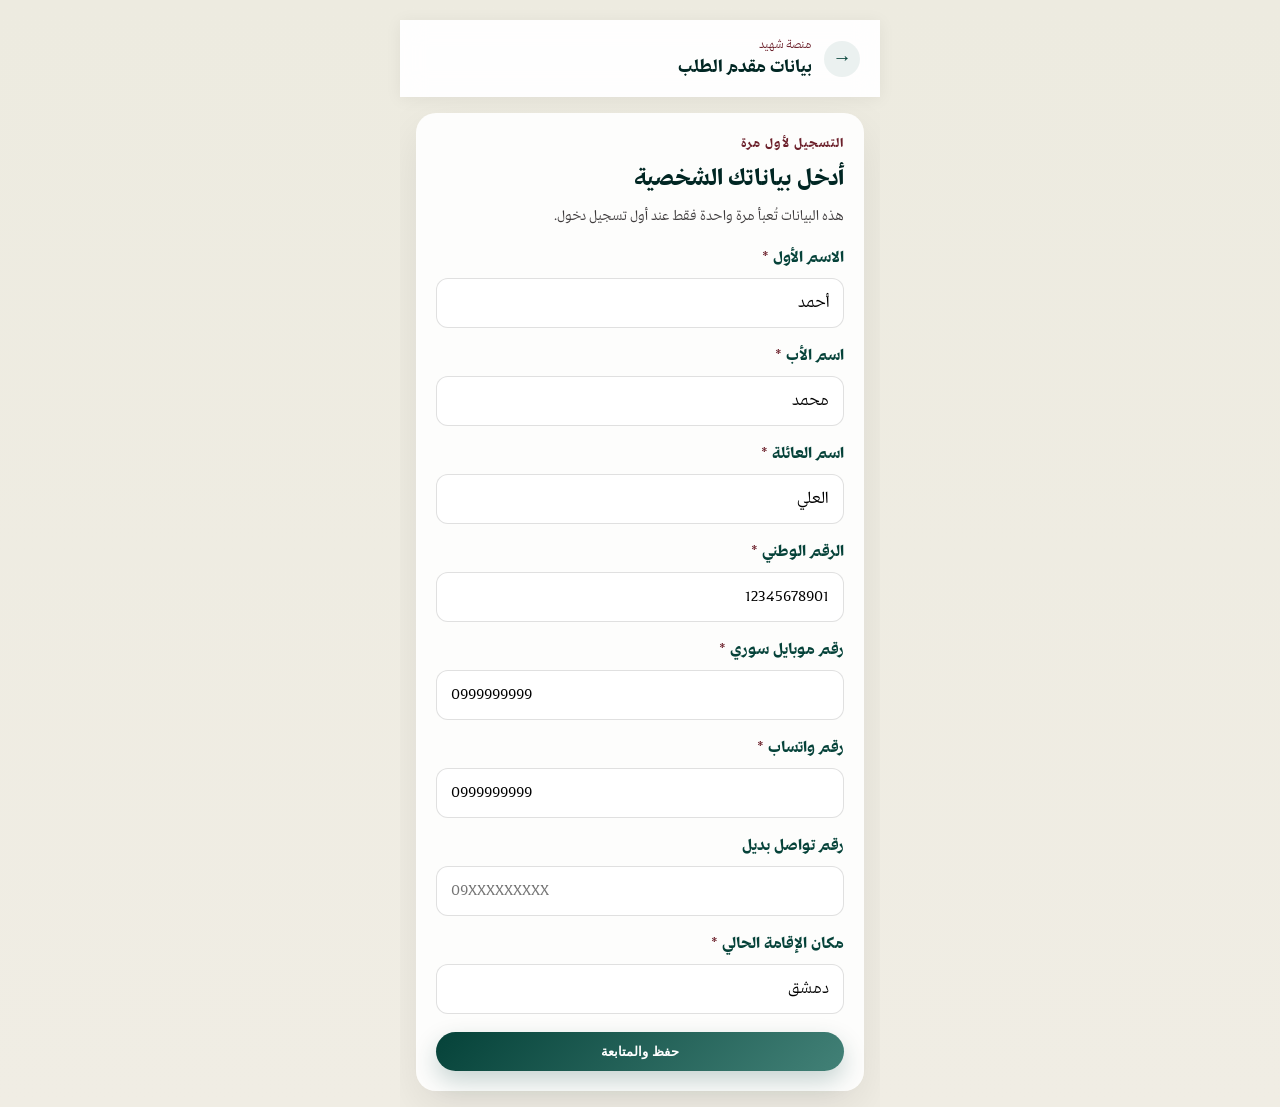
==== applicant.html @ 5a838cb4 "edit and add inputs, and change the split screens" ====
<!DOCTYPE html>
<html lang="ar" dir="rtl">
<head>
  <meta charset="UTF-8" />
  <meta name="viewport" content="width=device-width, initial-scale=1.0, maximum-scale=1.0, user-scalable=no" />
  <title>بيانات مقدم الطلب | منصة شهيد</title>
  <link rel="stylesheet" href="assets/style.css" />
</head>
<body class="app-body">
  <div class="app-shell">
    <header class="app-header">
      <a href="home.html" class="app-back" aria-label="العودة">→</a>
      <div class="app-header-text">
        <p class="brand-tag">منصة شهيد</p>
        <h1>بيانات مقدم الطلب</h1>
      </div>
    </header>

    <main class="app-main">
      <section class="form-card app-card">
        <div class="section-heading">
          <p class="eyebrow">التسجيل لأول مرة</p>
          <h3>أدخل بياناتك الشخصية</h3>
          <p class="section-desc">هذه البيانات تُعبأ مرة واحدة فقط عند أول تسجيل دخول.</p>
        </div>

        <form class="applicant-form" id="applicantForm">
          <datalist id="syria-locations"></datalist>

          <div class="form-grid form-grid-single">
            <label><span>الاسم الأول</span>
              <input type="text" name="firstName" placeholder="الاسم الأول" required data-required-track />
            </label>
            <label><span>اسم الأب</span>
              <input type="text" name="fatherName" placeholder="اسم الأب" required data-required-track />
            </label>
            <label><span>اسم العائلة</span>
              <input type="text" name="familyName" placeholder="اسم العائلة" required data-required-track />
            </label>
            <label><span>الرقم الوطني</span>
              <input type="text" name="nationalId" placeholder="الرقم الوطني" required data-required-track />
            </label>
            <label><span>رقم موبايل سوري</span>
              <input type="tel" name="mobile" placeholder="09XXXXXXXXX" required data-required-track />
            </label>
            <label><span>رقم واتساب</span>
              <input type="tel" name="whatsapp" placeholder="09XXXXXXXXX" required data-required-track />
            </label>
            <label><span>رقم تواصل بديل</span>
              <input type="tel" name="altPhone" placeholder="09XXXXXXXXX" data-required-track />
            </label>
            <label><span>مكان الإقامة الحالي</span>
              <input type="search" name="residence" list="syria-locations" data-syria-search placeholder="المدينة / البلدة / الحي" required data-required-track autocomplete="off" />
            </label>
          </div>

          <div class="form-actions">
            <button type="submit" class="btn btn-primary wide">حفظ والمتابعة</button>
          </div>
        </form>
      </section>
    </main>
  </div>

  <script src="assets/storage.js"></script>
  <script src="assets/syria-locations.js"></script>
  <script src="assets/form-fields.js"></script>
  <script src="assets/form-wizard.js"></script>
  <script>
    const session = requireAuth();

    initSyriaSearch();

    const form = document.getElementById('applicantForm');
    initFormEnhancements(form);
    const mobileInput = form.querySelector('[name="mobile"]');
    if (mobileInput && !mobileInput.value) {
      mobileInput.value = session.phone;
    }

    const existingApplicant = getUser(session.phone)?.applicant;
    if (existingApplicant) {
      fillFormData(form, existingApplicant);
    }

    document.getElementById('applicantForm').addEventListener('submit', (e) => {
      e.preventDefault();
      const form = e.target;
      const applicant = collectFormData(form);
      saveUser(session.phone, { applicant, martyrs: getMartyrs(session.phone) });
      window.location.href = 'home.html';
    });
  </script>
</body>
</html>
---- assets/style.css ----
@font-face {
  font-family: 'Hayyakum Allah';
  src: url('font/HayyakumAllah-Regular.woff2') format('woff2'),
       url('font/HayyakumAllah-Regular.woff') format('woff');
  font-weight: 400;
  font-style: normal;
  font-display: swap;
}

@font-face {
  font-family: 'Hayyakum Allah';
  src: url('font/HayyakumAllah-Bold.woff2') format('woff2'),
       url('font/HayyakumAllah-Bold.woff') format('woff');
  font-weight: 700;
  font-style: normal;
  font-display: swap;
}

:root {
  --forest-1: #002623;
  --forest-2: #054239;
  --forest-3: #428177;
  --wheat-1: #edebe0;
  --wheat-2: #b9a779;
  --wheat-3: #988561;
  --umber-1: #6b1f2a;
  --umber-2: #4a151e;
  --umber-3: #260f14;
  --charcoal-1: #ffffff;
  --charcoal-2: #3d3a3b;
  --charcoal-3: #161616;
}

* {
  box-sizing: border-box;
}

body {
  margin: 0;
  font-family: 'Hayyakum Allah', 'Segoe UI', Tahoma, sans-serif;
  background: linear-gradient(135deg, var(--wheat-1), #f8f6ef);
  color: var(--charcoal-3);
}

img {
  max-width: 100%;
  display: block;
}

.page-shell {
  max-width: 1280px;
  margin: 0 auto;
  padding: 24px;
}

.topbar {
  display: flex;
  justify-content: space-between;
  align-items: center;
  padding: 18px 24px;
  border-radius: 24px;
  background: rgba(255,255,255,0.9);
  backdrop-filter: blur(12px);
  box-shadow: 0 10px 35px rgba(0,0,0,0.08);
  position: sticky;
  top: 0;
  z-index: 20;
}

.page-nav {
  display: flex;
  gap: 10px;
  flex-wrap: wrap;
}

.nav-link {
  text-decoration: none;
  color: var(--forest-2);
  font-weight: 700;
  padding: 8px 12px;
  border-radius: 999px;
  transition: background 0.2s ease;
}

.nav-link:hover,
.nav-link.active {
  background: rgba(66,129,119,0.12);
}

.brand {
  display: flex;
  align-items: center;
  gap: 14px;
}

.brand-logo {
  width: 64px;
  height: 64px;
}

.brand h1 {
  margin: 0;
  color: var(--forest-1);
  font-size: 1.4rem;
}

.brand-tag {
  margin: 0 0 2px;
  color: var(--umber-1);
  font-size: 0.9rem;
}

.btn {
  display: inline-flex;
  justify-content: center;
  align-items: center;
  border: none;
  border-radius: 999px;
  padding: 12px 20px;
  text-decoration: none;
  font-weight: 700;
  cursor: pointer;
  transition: transform 0.2s ease, box-shadow 0.2s ease;
}

.btn:hover {
  transform: translateY(-2px);
}

.btn-primary {
  background: linear-gradient(135deg, var(--forest-2), var(--forest-3));
  color: white;
  box-shadow: 0 10px 24px rgba(5,66,57,0.22);
}

.btn-secondary {
  background: var(--wheat-1);
  color: var(--forest-1);
}

.hero {
  display: grid;
  grid-template-columns: 1.15fr 0.85fr;
  gap: 28px;
  margin-top: 24px;
  align-items: center;
}

.hero-copy,
.hero-card,
.info-card,
.identity-card,
.timeline-step {
  background: rgba(255,255,255,0.9);
  box-shadow: 0 16px 45px rgba(0,0,0,0.08);
  border-radius: 24px;
}

.hero-copy {
  padding: 32px;
}

.hero-copy h2 {
  font-size: clamp(1.8rem, 2.6vw, 2.6rem);
  color: var(--forest-1);
  margin: 8px 0 14px;
  line-height: 1.45;
}

.hero-text,
.info-card p,
.identity-card p,
.timeline-step p,
.otp-notice {
  color: var(--charcoal-2);
  line-height: 1.8;
}

.eyebrow {
  margin: 0;
  color: var(--umber-1);
  font-weight: 700;
  letter-spacing: 0.08em;
  text-transform: uppercase;
  font-size: 0.82rem;
}

.hero-actions {
  display: flex;
  gap: 12px;
  flex-wrap: wrap;
  margin-top: 20px;
}

.hero-points {
  list-style: none;
  padding: 0;
  margin: 20px 0 0;
  display: grid;
  gap: 10px;
}

.hero-points li {
  background: rgba(66,129,119,0.12);
  padding: 10px 14px;
  border-radius: 12px;
  color: var(--forest-2);
}

.hero-card,
.auth-card,
.form-card,
.status-card {
  padding: 24px;
  background: rgba(255,255,255,0.9);
  box-shadow: 0 16px 45px rgba(0,0,0,0.08);
  border-radius: 24px;
}

.page-center {
  display: flex;
  justify-content: center;
  align-items: center;
  min-height: 70vh;
  margin-top: 24px;
}

.form-grid {
  display: grid;
  grid-template-columns: repeat(2, minmax(0, 1fr));
  gap: 16px;
}

.form-grid label {
  display: grid;
  gap: 8px;
  font-weight: 700;
  color: var(--forest-2);
}

.form-section {
  margin-top: 20px;
  padding-top: 16px;
  border-top: 1px solid rgba(0,0,0,0.08);
}

.form-section h4 {
  color: var(--forest-1);
  margin-bottom: 12px;
}

.witness-stack {
  display: grid;
  gap: 16px;
}

.witness-card {
  background: rgba(66,129,119,0.05);
  border: 1px solid rgba(66,129,119,0.12);
  border-radius: 18px;
  padding: 18px;
}

.witness-card h5 {
  margin: 0 0 12px;
  color: var(--forest-2);
}

.step-indicator {
  display: flex;
  gap: 8px;
  flex-wrap: wrap;
  margin-bottom: 18px;
}

.step-indicator span {
  padding: 8px 12px;
  border-radius: 999px;
  background: rgba(66,129,119,0.08);
  color: var(--forest-2);
  font-size: 0.95rem;
  transition: all 0.2s ease;
}

.step-indicator span.active {
  background: linear-gradient(135deg, var(--forest-2), var(--forest-3));
  color: white;
}

.form-section {
  display: none;
}

.form-section.active {
  display: block;
}

.form-actions {
  display: flex;
  gap: 12px;
  flex-wrap: wrap;
  margin-top: 18px;
}

.req-mark {
  color: var(--umber-1);
  font-weight: 700;
}

.field-hint {
  display: block;
  margin-top: 6px;
  font-size: 0.82rem;
  font-weight: 500;
  line-height: 1.6;
  color: var(--charcoal-2);
}

.other-field {
  margin-top: 8px;
}

.documents-stack {
  display: grid;
  gap: 12px;
}

.document-row {
  display: grid;
  gap: 12px;
  padding: 16px;
  border: 1px solid rgba(66,129,119,0.15);
  border-radius: 16px;
  background: rgba(255,255,255,0.65);
}

.btn-add-row {
  width: 100%;
  margin-top: 4px;
}

.form-note-field {
  display: grid;
  gap: 8px;
  margin-top: 16px;
  font-weight: 700;
  color: var(--forest-2);
}

.hidden {
  display: none;
}

.status-box {
  background: rgba(66,129,119,0.08);
  padding: 18px;
  border-radius: 16px;
  line-height: 1.8;
  color: var(--charcoal-2);
}

.card-top {
  display: flex;
  align-items: center;
  gap: 12px;
  margin-bottom: 16px;
}

.flag {
  width: 48px;
  height: 48px;
}

.card-label {
  margin: 0;
  color: var(--umber-1);
  font-size: 0.82rem;
}

.hero-card h3 {
  margin: 4px 0 0;
  color: var(--forest-1);
}

.phone-form,
.otp-box {
  display: grid;
  gap: 10px;
}

input,
select,
textarea {
  border: 1px solid rgba(0,0,0,0.12);
  border-radius: 12px;
  padding: 12px 14px;
  font-size: 1rem;
  font-family: inherit;
  background-color: white;
}

input:focus,
select:focus,
textarea:focus {
  outline: 2px solid rgba(66,129,119,0.2);
  border-color: var(--forest-3);
}

textarea {
  min-height: 100px;
  resize: vertical;
}

.martyr-stack {
  display: grid;
  gap: 14px;
  margin-top: 16px;
}

.martyr-card {
  background: rgba(66,129,119,0.05);
  border: 1px solid rgba(66,129,119,0.12);
  border-radius: 18px;
  padding: 18px;
}

.wide {
  width: 100%;
}

.otp-box {
  margin-top: 14px;
  padding-top: 14px;
  border-top: 1px solid rgba(0,0,0,0.08);
}

.section {
  margin-top: 28px;
  padding: 28px;
  background: rgba(255,255,255,0.75);
  border-radius: 24px;
}

.section-heading {
  margin-bottom: 18px;
}

.section-heading h3 {
  margin: 6px 0 0;
  color: var(--forest-1);
  font-size: 1.5rem;
}

.cards-grid,
.identity-grid,
.analysis-grid,
.visual-grid {
  display: grid;
  gap: 16px;
  grid-template-columns: repeat(3, minmax(0, 1fr));
}

.proposal-badges {
  display: flex;
  flex-wrap: wrap;
  gap: 8px;
  margin: 14px 0 10px;
}

.proposal-badges span {
  padding: 8px 12px;
  border-radius: 999px;
  background: rgba(66,129,119,0.12);
  color: var(--forest-2);
  font-weight: 700;
}

.phase-grid {
  display: grid;
  grid-template-columns: repeat(3, minmax(0, 1fr));
  gap: 16px;
}

.phase-card,
.question-card {
  padding: 18px;
  border-radius: 18px;
  background: rgba(255,255,255,0.9);
  box-shadow: 0 12px 30px rgba(0,0,0,0.06);
}

.phase-card h4,
.question-card h4 {
  margin-top: 0;
  color: var(--forest-2);
}

.question-list {
  display: grid;
  gap: 12px;
}

.info-card,
.identity-card {
  padding: 20px;
}

.requirements-list {
  padding-right: 18px;
  margin: 0;
  color: var(--charcoal-2);
  line-height: 1.8;
}

.requirements-list li {
  margin-bottom: 8px;
}

.info-card h4,
.identity-card h4,
.timeline-step h4 {
  margin-top: 0;
  color: var(--forest-2);
}

.timeline {
  display: grid;
  grid-template-columns: repeat(4, minmax(0, 1fr));
  gap: 16px;
}

.timeline-step {
  padding: 20px;
}

.timeline-step span {
  display: inline-flex;
  width: 38px;
  height: 38px;
  justify-content: center;
  align-items: center;
  border-radius: 50%;
  background: linear-gradient(135deg, var(--forest-2), var(--forest-3));
  color: white;
  font-weight: 700;
  margin-bottom: 10px;
}

.palette {
  display: flex;
  gap: 10px;
  flex-wrap: wrap;
}

.palette span {
  width: 42px;
  height: 42px;
  border-radius: 50%;
  border: 2px solid rgba(0,0,0,0.08);
}

@media (max-width: 980px) {
  .hero,
  .timeline,
  .cards-grid,
  .identity-grid,
  .analysis-grid,
  .visual-grid,
  .phase-grid,
  .form-grid {
    grid-template-columns: 1fr;
  }
}

.slides-shell {
  min-height: calc(100vh - 190px);
  display: flex;
  align-items: center;
  justify-content: center;
  padding: 20px 0 40px;
}

.slide {
  display: none;
  width: min(100%, 980px);
  background: rgba(255,255,255,0.96);
  border: 1px solid rgba(5,66,57,0.12);
  border-radius: 28px;
  padding: 42px;
  box-shadow: 0 18px 50px rgba(0,0,0,0.12);
}

.slide.active {
  display: block;
}

.slide-content {
  display: flex;
  flex-direction: column;
  gap: 16px;
}

.slide h2,
.slide h3 {
  margin: 0;
  color: var(--forest-1);
  font-size: clamp(1.7rem, 2.6vw, 2.4rem);
}

.slide-lead {
  font-size: 1.05rem;
  color: var(--charcoal-2);
  max-width: 720px;
}

.slide-bullets {
  display: flex;
  flex-wrap: wrap;
  gap: 10px;
  margin-top: 6px;
}

.slide-bullets span,
.flow-step {
  background: linear-gradient(135deg, var(--forest-2), var(--forest-3));
  color: white;
  padding: 10px 14px;
  border-radius: 999px;
  font-weight: 700;
}

.slide-grid {
  display: grid;
  grid-template-columns: repeat(3, minmax(0, 1fr));
  gap: 16px;
  margin-top: 6px;
}

.slide-card {
  background: var(--wheat-1);
  padding: 18px;
  border-radius: 18px;
  border: 1px solid rgba(5,66,57,0.1);
}

.slide-card h4 {
  margin-top: 0;
  color: var(--umber-1);
}

.slide-flow {
  display: flex;
  flex-wrap: wrap;
  gap: 12px;
  margin-top: 8px;
}

.slide-nav {
  display: flex;
  justify-content: center;
  align-items: center;
  flex-wrap: wrap;
  gap: 14px;
  margin: 0 auto 24px;
  width: min(100%, 980px);
  padding: 12px 16px;
  border-radius: 999px;
  background: rgba(255,255,255,0.92);
  box-shadow: 0 12px 30px rgba(0,0,0,0.08);
}

.nav-btn {
  border: none;
  border-radius: 999px;
  background: var(--forest-2);
  color: white;
  padding: 10px 16px;
  font-weight: 700;
  cursor: pointer;
}

.nav-btn:hover {
  background: var(--umber-1);
}

@media (max-width: 720px) {
  .topbar {
    flex-direction: column;
    align-items: flex-start;
    gap: 12px;
  }

  .page-nav {
    width: 100%;
  }

  .slide {
    padding: 24px;
  }

  .slide-grid {
    grid-template-columns: 1fr;
  }
}

@media (max-width: 720px) {
  .page-shell {
    padding: 14px;
  }

  .topbar {
    flex-direction: column;
    align-items: flex-start;
    gap: 12px;
  }

  .hero-copy,
  .hero-card,
  .section {
    padding: 18px;
  }
}

/* ===== Mobile App Layout ===== */

.app-body {
  background: linear-gradient(180deg, var(--wheat-1) 0%, #f0ede4 100%);
  min-height: 100vh;
  min-height: 100dvh;
}

.app-shell {
  max-width: 480px;
  margin: 0 auto;
  min-height: 100vh;
  min-height: 100dvh;
  display: flex;
  flex-direction: column;
  padding: 0;
}

/* ===== Complaints ===== */

.complaints-list {
  display: grid;
  gap: 12px;
  margin-bottom: 20px;
}

.complaint-list-card,
.complaint-list-button {
  display: block;
  width: 100%;
  text-align: right;
  text-decoration: none;
  color: inherit;
  padding: 16px;
  border-radius: 16px;
  background: rgba(255,255,255,0.92);
  border: 1px solid rgba(66,129,119,0.15);
  transition: border-color 0.2s ease, box-shadow 0.2s ease;
}

.complaint-list-button {
  cursor: pointer;
  font-family: inherit;
}

.complaint-list-card:hover,
.complaint-list-button:hover,
.complaint-list-button.active {
  border-color: rgba(66,129,119,0.35);
  box-shadow: 0 8px 24px rgba(66,129,119,0.08);
}

.complaint-list-head {
  display: flex;
  align-items: center;
  justify-content: space-between;
  gap: 12px;
  margin-bottom: 8px;
}

.complaint-list-preview,
.complaint-list-meta {
  margin: 0 0 6px;
  color: var(--charcoal-2);
  font-size: 0.88rem;
  line-height: 1.6;
}

.complaint-list-time {
  display: block;
  font-size: 0.78rem;
  color: var(--charcoal-2);
  opacity: 0.8;
}

.complaint-status {
  display: inline-block;
  padding: 4px 10px;
  border-radius: 999px;
  font-size: 0.72rem;
  font-weight: 700;
  white-space: nowrap;
}

.complaint-status.status-open {
  background: rgba(185,167,121,0.22);
  color: var(--wheat-3);
}

.complaint-status.status-resolved {
  background: rgba(66,129,119,0.15);
  color: var(--forest-2);
}

.complaint-status.status-rejected {
  background: rgba(107,31,42,0.12);
  color: var(--umber-1);
}

.complaint-detail-head {
  margin-bottom: 16px;
}

.reply-thread {
  display: grid;
  gap: 12px;
}

.reply-card {
  padding: 14px 16px;
  border-radius: 16px;
  border: 1px solid rgba(0,0,0,0.06);
}

.reply-applicant {
  background: rgba(66,129,119,0.08);
  border-color: rgba(66,129,119,0.14);
}

.reply-admin {
  background: rgba(237,235,224,0.85);
  border-color: rgba(185,167,121,0.25);
}

.reply-card-head {
  display: flex;
  align-items: center;
  justify-content: space-between;
  gap: 10px;
  margin-bottom: 8px;
}

.reply-card-head strong {
  color: var(--forest-1);
  font-size: 0.88rem;
}

.reply-card-head time,
.reply-attachment {
  font-size: 0.78rem;
  color: var(--charcoal-2);
}

.reply-body {
  margin: 0;
  line-height: 1.7;
  color: var(--charcoal-1);
  white-space: pre-wrap;
}

.complaint-closed-banner {
  margin-top: 16px;
  padding: 16px;
  border-radius: 16px;
  font-weight: 700;
  text-align: center;
}

.complaint-closed-banner.banner-resolved {
  background: rgba(66,129,119,0.12);
  color: var(--forest-2);
}

.complaint-closed-banner.banner-rejected {
  background: rgba(107,31,42,0.1);
  color: var(--umber-1);
}

.admin-close-actions {
  display: grid;
  grid-template-columns: 1fr;
  gap: 10px;
}

.admin-shell {
  max-width: 720px;
}

.admin-thread-wrap {
  margin: 16px 0;
}

.btn-danger {
  background: var(--umber-1);
  color: white;
  border: none;
}

.btn-danger:hover {
  background: #541821;
}

@media (min-width: 640px) {
  .admin-close-actions {
    grid-template-columns: repeat(3, minmax(0, 1fr));
  }
}

.demo-admin-link a {
  color: var(--forest-2);
  font-weight: 700;
}

.has-tabbar .app-main {
  padding-bottom: 96px;
}

.app-tabbar {
  position: fixed;
  bottom: 0;
  left: 50%;
  transform: translateX(-50%);
  width: 100%;
  max-width: 480px;
  display: flex;
  background: rgba(255,255,255,0.98);
  backdrop-filter: blur(12px);
  border-top: 1px solid rgba(66,129,119,0.12);
  box-shadow: 0 -4px 20px rgba(0,0,0,0.06);
  z-index: 40;
  padding: 8px 12px calc(8px + env(safe-area-inset-bottom, 0px));
}

.app-tab {
  flex: 1;
  display: flex;
  flex-direction: column;
  align-items: center;
  gap: 3px;
  text-decoration: none;
  color: var(--charcoal-2);
  font-size: 0.68rem;
  font-weight: 700;
  padding: 8px 2px;
  border-radius: 12px;
  transition: background 0.2s ease, color 0.2s ease;
}

.app-tab.active {
  color: var(--forest-2);
  background: rgba(66,129,119,0.1);
}

.app-tab-icon {
  font-size: 1.25rem;
  line-height: 1;
}

.app-tab-icon-wrap {
  position: relative;
  display: inline-flex;
}

.app-tab-badge {
  position: absolute;
  top: -4px;
  left: -6px;
  min-width: 16px;
  height: 16px;
  padding: 0 4px;
  border-radius: 999px;
  background: var(--umber-1);
  color: white;
  font-size: 0.62rem;
  font-weight: 700;
  line-height: 16px;
  text-align: center;
}

.notifications-heading {
  margin-bottom: 16px;
}

.notifications-list {
  display: grid;
  gap: 12px;
}

.notification-card {
  width: 100%;
  text-align: right;
  border: 1px solid rgba(66,129,119,0.15);
  border-radius: 18px;
  background: rgba(255,255,255,0.92);
  padding: 16px;
  cursor: pointer;
  font-family: inherit;
  transition: border-color 0.2s ease, box-shadow 0.2s ease;
}

.notification-card.unread {
  border-color: rgba(66,129,119,0.35);
  box-shadow: 0 8px 24px rgba(66,129,119,0.08);
  background: rgba(66,129,119,0.04);
}

.notification-card-top {
  display: flex;
  align-items: flex-start;
  gap: 12px;
  margin-bottom: 10px;
}

.notification-type {
  font-size: 1.4rem;
  line-height: 1;
  flex-shrink: 0;
}

.notification-head {
  flex: 1;
  min-width: 0;
}

.notification-head h4 {
  margin: 4px 0 0;
  color: var(--forest-1);
  font-size: 0.98rem;
}

.notification-tag {
  display: inline-block;
  padding: 2px 8px;
  border-radius: 999px;
  background: rgba(66,129,119,0.12);
  color: var(--forest-2);
  font-size: 0.72rem;
  font-weight: 700;
}

.notification-unread-dot {
  width: 10px;
  height: 10px;
  border-radius: 50%;
  background: var(--umber-1);
  flex-shrink: 0;
  margin-top: 6px;
}

.notification-body {
  margin: 0 0 10px;
  color: var(--charcoal-2);
  font-size: 0.9rem;
  line-height: 1.7;
}

.notification-time {
  display: block;
  color: var(--charcoal-2);
  font-size: 0.78rem;
  opacity: 0.8;
}

.app-shortcuts {
  display: grid;
  grid-template-columns: 1fr 1fr;
  gap: 12px;
  margin-bottom: 20px;
}

.shortcut-card {
  display: flex;
  flex-direction: column;
  align-items: center;
  justify-content: center;
  gap: 8px;
  min-height: 96px;
  padding: 14px 10px;
  background: rgba(66,129,119,0.08);
  border-radius: 16px;
  text-decoration: none;
  color: var(--forest-1);
  font-weight: 700;
  font-size: 0.85rem;
  text-align: center;
  transition: background 0.2s ease;
}

.shortcut-card:hover {
  background: rgba(66,129,119,0.14);
}

.shortcut-icon {
  font-size: 1.6rem;
  line-height: 1;
}

.nav-btn-link {
  display: inline-flex;
  align-items: center;
  justify-content: center;
  border-radius: 999px;
  background: var(--umber-1);
  color: white;
  padding: 10px 18px;
  font-weight: 700;
  text-decoration: none;
  white-space: nowrap;
}

.nav-btn-link:hover {
  background: var(--forest-1);
}

.app-header {
  display: flex;
  align-items: center;
  gap: 12px;
  padding: 16px 20px;
  background: rgba(255,255,255,0.95);
  backdrop-filter: blur(12px);
  box-shadow: 0 2px 16px rgba(0,0,0,0.06);
  position: sticky;
  top: 0;
  z-index: 30;
}

.app-logo {
  width: 44px;
  height: 44px;
  flex-shrink: 0;
}

.app-header-text {
  flex: 1;
  min-width: 0;
}

.app-header-text h1 {
  margin: 0;
  font-size: 1.1rem;
  color: var(--forest-1);
  white-space: nowrap;
  overflow: hidden;
  text-overflow: ellipsis;
}

.app-header-text .brand-tag {
  margin: 0;
  font-size: 0.75rem;
}

.app-back {
  display: flex;
  align-items: center;
  justify-content: center;
  width: 36px;
  height: 36px;
  border-radius: 50%;
  background: rgba(66,129,119,0.1);
  color: var(--forest-2);
  text-decoration: none;
  font-size: 1.2rem;
  font-weight: 700;
  flex-shrink: 0;
}

.btn-logout {
  border: none;
  background: rgba(107,31,42,0.08);
  color: var(--umber-1);
  padding: 6px 12px;
  border-radius: 999px;
  font-size: 0.8rem;
  font-weight: 700;
  cursor: pointer;
  font-family: inherit;
  flex-shrink: 0;
}

.app-main {
  flex: 1;
  padding: 16px;
  overflow-y: auto;
}

.app-card {
  border-radius: 20px;
  padding: 20px;
  margin: 0;
}

.form-grid-single {
  grid-template-columns: 1fr;
}

.section-desc {
  color: var(--charcoal-2);
  font-size: 0.9rem;
  margin: 8px 0 0;
  line-height: 1.6;
}

/* ===== Step Track with Arrows ===== */

.step-track {
  display: flex;
  align-items: center;
  justify-content: center;
  gap: 0;
  margin-bottom: 12px;
  overflow-x: auto;
  padding: 8px 0;
  -webkit-overflow-scrolling: touch;
}

.step-dot {
  display: flex;
  flex-direction: column;
  align-items: center;
  gap: 4px;
  border: none;
  background: none;
  cursor: pointer;
  padding: 4px;
  min-width: 52px;
  font-family: inherit;
  transition: transform 0.15s ease;
}

.step-dot:active {
  transform: scale(0.95);
}

.step-num {
  display: flex;
  align-items: center;
  justify-content: center;
  width: 32px;
  height: 32px;
  border-radius: 50%;
  font-weight: 700;
  font-size: 0.85rem;
  transition: all 0.2s ease;
}

.step-label {
  font-size: 0.65rem;
  font-weight: 700;
  color: var(--charcoal-2);
  white-space: nowrap;
}

.step-dot.incomplete .step-num {
  background: rgba(0,0,0,0.08);
  color: var(--charcoal-2);
  border: 2px solid rgba(0,0,0,0.12);
}

.step-dot.active .step-num {
  background: linear-gradient(135deg, var(--forest-2), var(--forest-3));
  color: white;
  box-shadow: 0 4px 12px rgba(5,66,57,0.3);
  transform: scale(1.1);
}

.step-dot.active .step-label {
  color: var(--forest-1);
}

.step-dot.completed .step-num {
  background: var(--forest-3);
  color: white;
  border: 2px solid var(--forest-2);
}

.step-dot.completed .step-label {
  color: var(--forest-2);
}

.step-arrow {
  color: rgba(0,0,0,0.2);
  font-size: 0.75rem;
  padding: 0 2px;
  flex-shrink: 0;
  transition: color 0.2s ease;
}

.step-arrow.completed {
  color: var(--forest-3);
}

.step-legend {
  display: flex;
  justify-content: center;
  gap: 16px;
  margin: 0 0 16px;
  font-size: 0.75rem;
  color: var(--charcoal-2);
}

.legend-item {
  display: flex;
  align-items: center;
  gap: 4px;
}

.legend-dot {
  width: 10px;
  height: 10px;
  border-radius: 50%;
}

.legend-dot.completed {
  background: var(--forest-3);
}

.legend-dot.active {
  background: linear-gradient(135deg, var(--forest-2), var(--forest-3));
}

.legend-dot.incomplete {
  background: rgba(0,0,0,0.12);
  border: 1px solid rgba(0,0,0,0.15);
}

/* ===== Form Navigation Arrows ===== */

.form-actions-nav {
  display: flex;
  align-items: center;
  gap: 12px;
  margin-top: 20px;
}

.btn-nav-arrow {
  width: 48px;
  height: 48px;
  border-radius: 50%;
  border: 2px solid var(--forest-3);
  background: white;
  color: var(--forest-2);
  font-size: 1.3rem;
  font-weight: 700;
  cursor: pointer;
  display: flex;
  align-items: center;
  justify-content: center;
  flex-shrink: 0;
  transition: all 0.2s ease;
  font-family: inherit;
}

.btn-nav-arrow:disabled {
  opacity: 0.3;
  cursor: not-allowed;
}

.btn-nav-arrow:not(:disabled):hover {
  background: var(--forest-2);
  color: white;
}

.form-actions-nav .btn-primary {
  flex: 1;
}

/* ===== Martyrs List ===== */

.martyrs-list {
  display: grid;
  gap: 12px;
  margin-bottom: 16px;
}

.martyr-list-card {
  display: flex;
  align-items: center;
  justify-content: space-between;
  gap: 12px;
  padding: 16px;
  background: rgba(66,129,119,0.06);
  border: 1px solid rgba(66,129,119,0.15);
  border-radius: 16px;
}

.martyr-list-actions {
  display: flex;
  flex-direction: column;
  gap: 8px;
  flex-shrink: 0;
}

.martyr-list-info h4 {
  margin: 0 0 4px;
  color: var(--forest-1);
  font-size: 1rem;
}

.martyr-meta {
  margin: 0 0 6px;
  font-size: 0.85rem;
  color: var(--charcoal-2);
}

.status-badge {
  display: inline-block;
  padding: 3px 10px;
  border-radius: 999px;
  font-size: 0.75rem;
  font-weight: 700;
}

.status-draft {
  background: rgba(185,167,121,0.2);
  color: var(--wheat-3);
}

.status-submitted {
  background: rgba(66,129,119,0.15);
  color: var(--forest-2);
}

.status-approved {
  background: rgba(66,129,119,0.25);
  color: var(--forest-1);
}

.status-rejected {
  background: rgba(107,31,42,0.12);
  color: var(--umber-1);
}

.btn-sm {
  padding: 8px 14px;
  font-size: 0.85rem;
  white-space: nowrap;
}

.empty-state {
  text-align: center;
  padding: 32px 16px;
  color: var(--charcoal-2);
}

.empty-icon {
  font-size: 2.5rem;
  margin-bottom: 12px;
}

.home-actions {
  margin-top: 8px;
}

@media (min-width: 481px) {
  .app-shell {
    padding-top: 20px;
  }
}
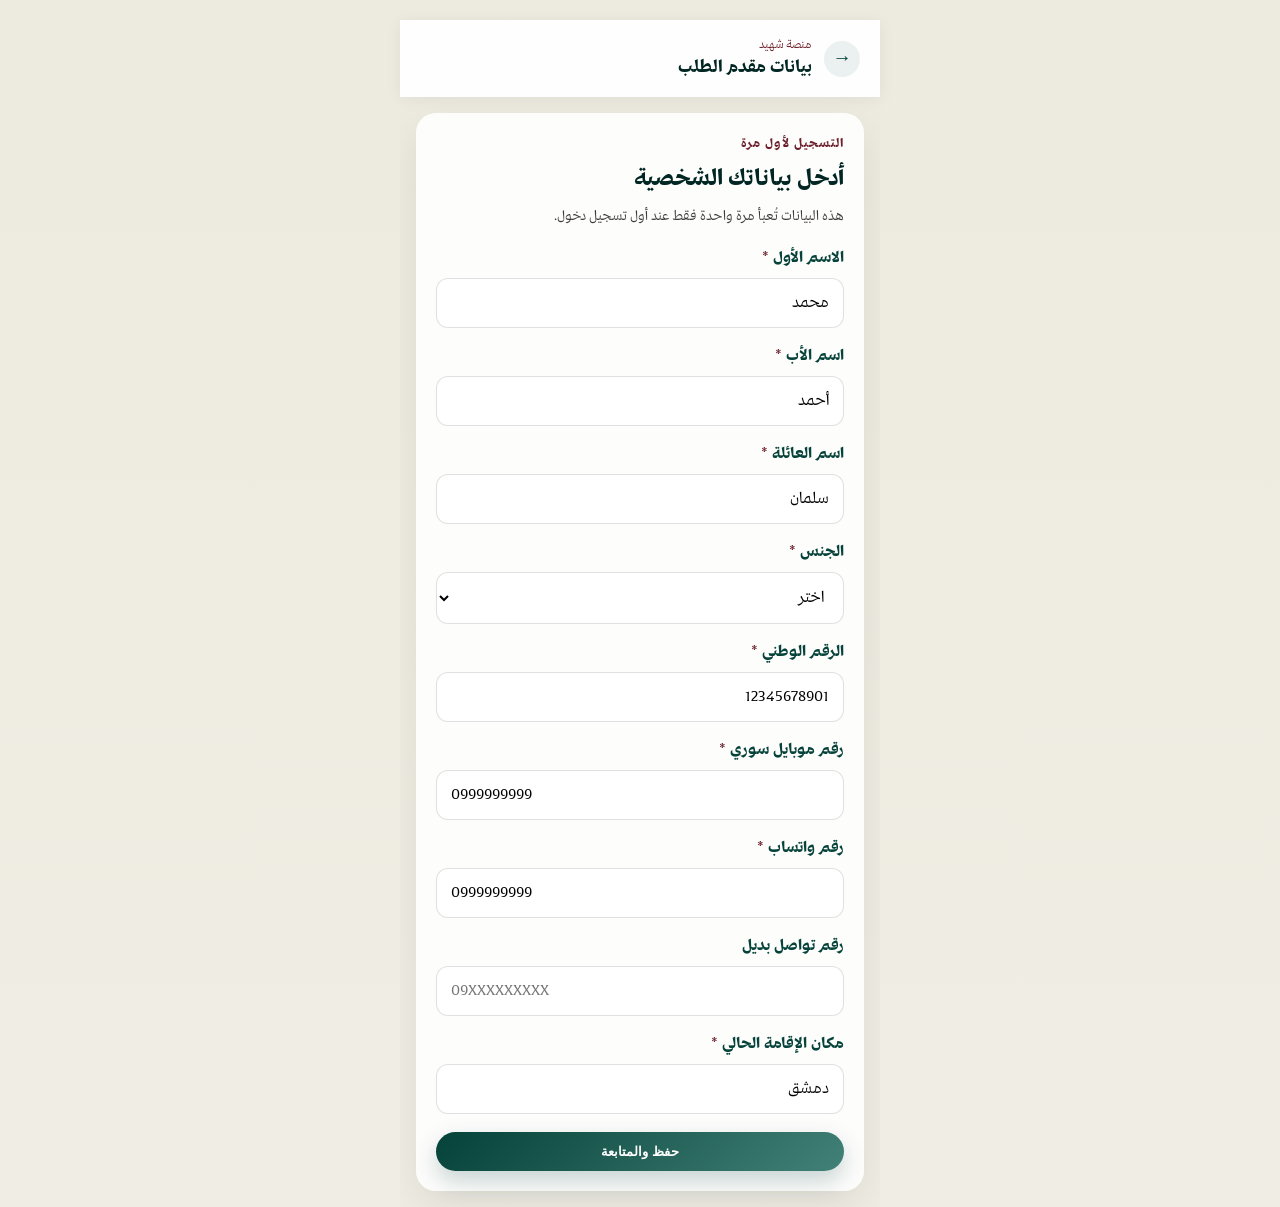
==== commit daff354b: "add male/female in user" ====
--- a/applicant.html
+++ b/applicant.html
@@ -36,6 +36,13 @@
             </label>
             <label><span>اسم العائلة</span>
               <input type="text" name="familyName" placeholder="اسم العائلة" required data-required-track />
+            </label>
+            <label><span>الجنس</span>
+              <select name="gender" required data-required-track>
+                <option value="">اختر</option>
+                <option>ذكر</option>
+                <option>أنثى</option>
+              </select>
             </label>
             <label><span>الرقم الوطني</span>
               <input type="text" name="nationalId" placeholder="الرقم الوطني" required data-required-track />
--- a/assets/style.css
+++ b/assets/style.css
@@ -965,8 +965,21 @@
 }
 
 .app-tab-icon {
-  font-size: 1.25rem;
+  display: inline-flex;
+  align-items: center;
+  justify-content: center;
   line-height: 1;
+}
+
+.app-tab-icon svg,
+.shortcut-icon svg {
+  width: 1.45rem;
+  height: 1.45rem;
+  stroke: currentColor;
+  fill: none;
+  stroke-width: 1.8;
+  stroke-linecap: round;
+  stroke-linejoin: round;
 }
 
 .app-tab-icon-wrap {
@@ -1104,7 +1117,11 @@
 }
 
 .shortcut-icon {
-  font-size: 1.6rem;
+  display: inline-flex;
+  align-items: center;
+  justify-content: center;
+  width: 2.1rem;
+  height: 2.1rem;
   line-height: 1;
 }
 
@@ -1344,6 +1361,12 @@
   align-items: center;
   gap: 12px;
   margin-top: 20px;
+  flex-wrap: wrap;
+}
+
+.form-actions-nav .btn-secondary,
+.form-actions-nav .btn-primary {
+  min-width: 120px;
 }
 
 .btn-nav-arrow {
